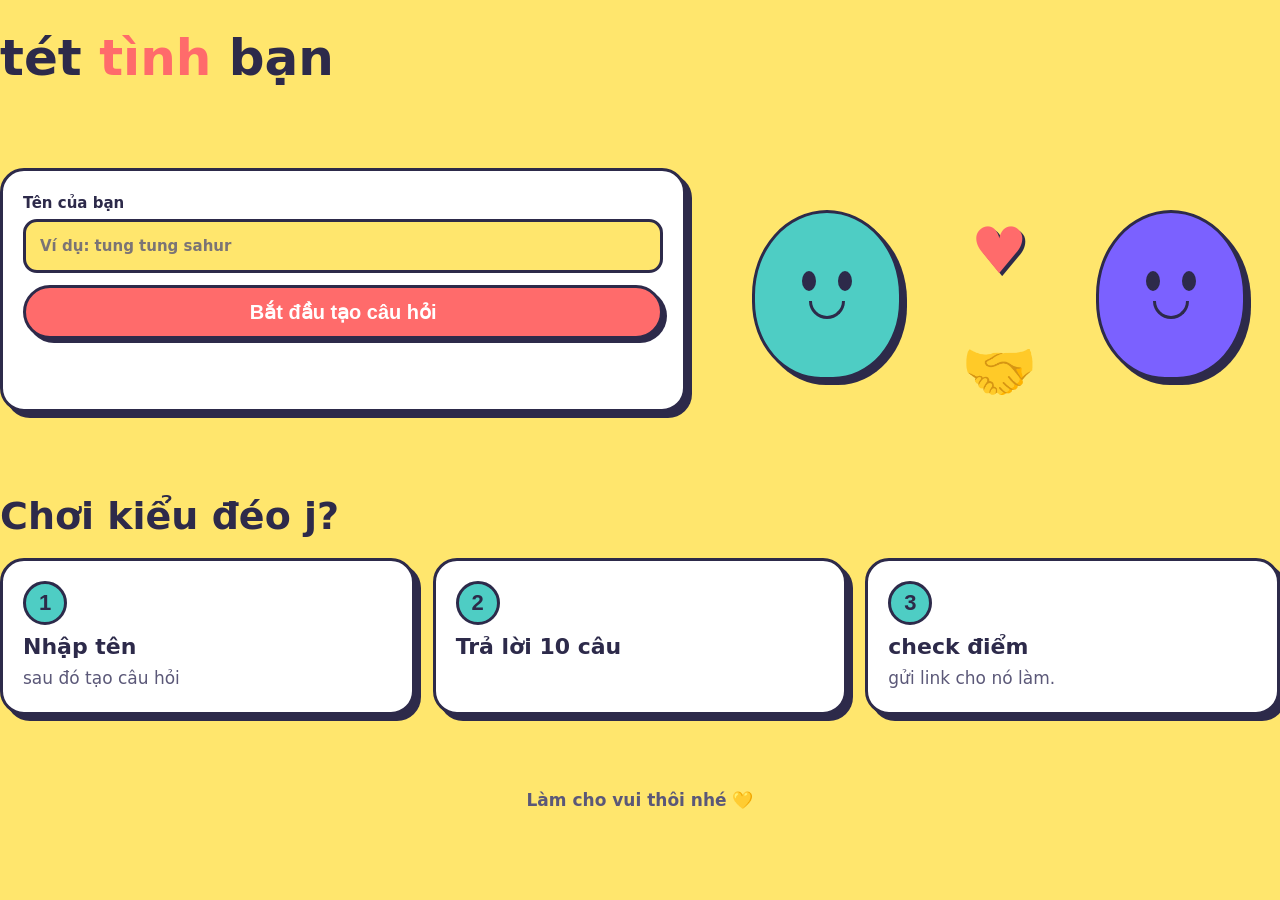
==== index.html @ 721b7893 "Update index.html" ====
<html lang="vi">
<head>
  <meta charset="utf-8">
  <meta name="viewport" content="width=device-width, initial-scale=1, viewport-fit=cover">
  <title>Thử thách tình bạn</title>
    <link rel="stylesheet" href="style.css">
  <nav>
    <div class="logo">tét <span>tình</span> bạn
    </div>
  </nav>

  <header class="hero">
    <div>
      <div class="card names">

        <label>Tên của bạn<input id="n1" placeholder="Ví dụ: tung tung sahur" maxlength="20" autocomplete="off"></label>
        <button id="go" type="button">Bắt đầu tạo câu hỏi</button>
        <p class="msg" id="msg" aria-live="polite"></p>
      </div>
    </div>
    <div class="duo" aria-hidden="true">
      <div class="heart">♥</div>
      <div class="blob a"><div class="eyes"><i></i><i></i></div><div class="smile"></div></div>
      <div class="blob b"><div class="eyes"><i></i><i></i></div><div class="smile"></div></div>
      <div class="hand">
        🤝
      </div>
    </div>
  </header>

  <section>
    <h2>Chơi kiểu đéo j?</h2>
    <div class="steps">
      <div class="card step"><b>1</b><h3>Nhập tên</h3><p>sau đó tạo câu hỏi</p></div>
      <div class="card step"><b>2</b><h3>Trả lời 10 câu</h3></div>
      <div class="card step"><b>3</b><h3>check điểm</h3><p>gửi link cho nó làm.</p></div>
    </div>
  </section>
  <footer>Làm cho vui thôi nhé 💛</footer>
</div>

</body>
</html>
---- style.css ----
:root{
  --bg:#FFE66D; --surface:#FFFFFF; --ink:#2D2A4A; --muted:#5B5878;
  --coral:#FF6B6B; --sky:#4ECDC4; --grape:#7B61FF; --line:#2D2A4A;
  --on-coral:#fff;
  box-sizing:border-box;
  padding-top:env(safe-area-inset-top,0px);
    padding-bottom:env(safe-area-inset-bottom,0px);
  color-scheme:light;
}

@media (prefers-color-scheme: dark){
  :root:not([data-theme="dark"]){
    --bg:#2B2550; 
    --surface:#3A3367; 
    --ink:#FFF3C4; 
    --muted:#D9D2F5; 
    --line:#FFE66D;
    color-scheme:dark;
  }
}

:root[data-theme="dark"]
     {--bg:#2B2550; 
    --surface:#3A3367; 
    --ink:#FFF3C4; 
    --muted:#D9D2F5; 
    --line:#FFE66D; 
    color-scheme:dark;
}
html{scroll-padding-top:env(
    safe-area-inset-top,
    0px)
}
*,*::before,*::after{
    box-sizing:border-box
}

body{
    margin:0;
    background:var(--bg);
    color:var(--ink);
    font-family:"Nunito",system-ui,sans-serif;
    font-size:17px;
    line-height:1.6;
    overflow-x:hidden
}

h1,h2,h3{
    font-family:"Baloo 2",
    "Nunito",
    system-ui,
    sans-serif;
    line-height:1.1;
    margin:0
}

.wrap{
    max-width:980px;
    margin:0 auto;
    padding:0 20px
}

nav{
    display:flex;
    justify-content:space-between;
    align-items:center;
    padding:18px 0
}

.logo{
    font-family:"Baloo 2",
    "Nunito",
    system-ui,
    sans-serif;
    text-align:center;
    font-weight:800;
    font-size:50px
}

.logo span{
  color:var(
    --coral)
}

.hero{
  display:grid;
  grid-template-columns:1.1fr .9fr;
  gap:32px;
  align-items:center;
  padding:24px 0 56px
}

h1{
  font-size:clamp(40px,7vw,72px);
  font-weight:800
}
h1 em{
  font-style:normal;
  display:inline-block;
  background:var(--coral);
  color:var(--on-coral);
  padding:0 14px;
  border-radius:16px;
  transform:rotate(-2deg)
}

.lead{
  max-width:46ch;
  color:var(--muted);
  font-weight:700;
  margin:18px 0 24px
}
.card{
  background:var(--surface);
  border:3px solid var(--line);
  border-radius:24px;
  box-shadow:6px 6px 0 var(--line);
  padding:20px
}
.names{
  display:grid;
  gap:12px
}
label{
  font-weight:700;
  font-size:15px;
  display:grid;
  gap:4px
}
input{
  font:inherit;
  padding:12px 14px;
  border:3px solid var(--line);
  border-radius:14px;
  background:var(--bg);
  color:var(--ink);
  width:100%
}
input::placeholder{
  color:var(--muted);
  opacity:.8
}

input:focus-visible,button:focus-visible{
  outline:4px solid var(--grape);
  outline-offset:2px
}

button{
  font-family:"Baloo 2",sans-serif;
  font-weight:800;
  font-size:20px;
  cursor:pointer;
  padding:12px 22px;
  border:3px solid var(--line);
  border-radius:999px;
  background:var(--coral);
  color:var(--on-coral);
  box-shadow:4px 4px 0 var(--line);
  transition:transform .12s,box-shadow .12s
}
button:hover{
  transform:translate(-2px,-2px);
  box-shadow:6px 6px 0 var(--line)
}
button:active{
  transform:translate(3px,3px);
  box-shadow:1px 1px 0 var(--line)
}
.msg{
  min-height:1.6em;
  font-weight:700;
  margin:10px 0 0
}
.duo{
  position:relative;
  height:300px
}
.blob{
  position:absolute;
  width:150px;
  height:170px;
  border:3px solid var(--line);
  border-radius:50% 50% 46% 46%;
  display:flex;
  flex-direction:column;
  align-items:center;
  justify-content:center;
  gap:10px;
  box-shadow:5px 5px 0 var(--line)
}

.blob.a{
  background:var(--sky);
  left:6%;
  top:70px;animation:bob 2.4s ease-in-out infinite}
.blob.b{
  background:var(--grape);
  right:6%;
  top:70px;
  animation:bob 2.4s ease-in-out -1.2s infinite
}
.eyes{
  display:flex;
  gap:22px
}
.eyes i{
  width:14px;
  height:20px;
  background:var(--line);
  border-radius:50%;
  display:block
}
.smile{
  width:36px;
  height:18px;
  border:3px solid var(--line);
  border-top:0;
  border-radius:0 0 40px 40px
}
.heart{
  position:absolute;
  left:50%;
  top:60px;
  transform:translateX(-50%);
  font-size:64px;
  animation:beat 1.2s ease-in-out infinite;
  color:var(--coral);
  text-shadow:3px 3px 0 var(--line)
}
.hand{
  position:absolute;
  left:50%;
  top:60%;
  transform:translateX(-50%);
  font-size:60px;
}


@keyframes bob{50%{
  transform:translateY(-12px)}
}

@keyframes beat{50%{
  transform:translateX(-50%) scale(1.18)}
}

h2{
  font-size:clamp(28px,4vw,38px);
  margin-bottom:20px
}
.steps{
  display:grid;
  grid-template-columns:repeat(3,1fr);
  gap:18px;padding-bottom:48px
}
.step b{
  display:grid;
  place-items:center;
  width:44px;
  height:44px;
  border-radius:50%;
  background:var(--sky);
  color:#2D2A4A;
  border:3px solid var(--line);
  font-family:"Baloo 2",sans-serif;
  font-size:22px;
  margin-bottom:10px
}
.step h3{
  font-size:22px;
  margin-bottom:6px
}
.step p{
  margin:0;
  color:var(--muted)
}
.levels{
  display:flex;
  flex-wrap:wrap;
  gap:12px;
  padding-bottom:56px
}
.chip{
  padding:10px 18px;
  border:3px solid var(--line);
  border-radius:999px;
  background:var(--surface);
  font-weight:700
}
footer{
  text-align:center;
  padding:24px 0 32px;
  color:var(--muted);
  font-weight:700
}
@media (max-width:760px){
  .hero{
    grid-template-columns:1fr
  }
  .steps{
    grid-template-columns:1fr
  }
  .duo{
    height:250px;order:-1
  }
  .blob{
    width:120px;
    height:140px
  }
  .blob.a,.blob.b{
    top:100px
  }


}
@media (prefers-reduced-motion:reduce){
  *{animation:none!important;transition:none!important}
}
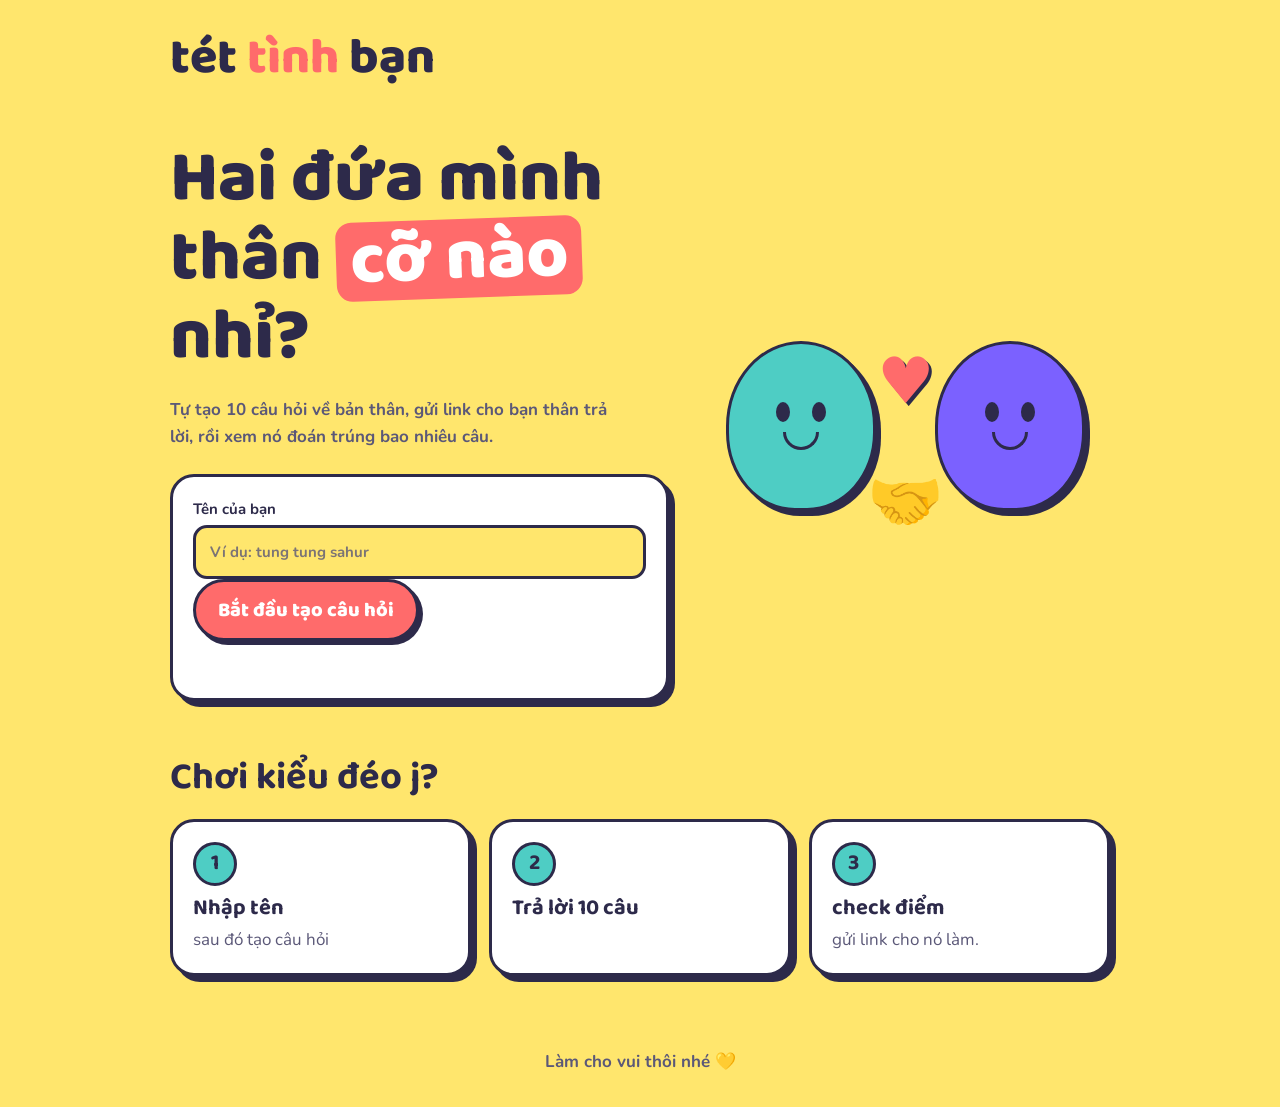
==== commit c1adce06: "Update index.html" ====
--- a/index.html
+++ b/index.html
@@ -1,43 +1,108 @@
+<!DOCTYPE html>
 <html lang="vi">
 <head>
   <meta charset="utf-8">
   <meta name="viewport" content="width=device-width, initial-scale=1, viewport-fit=cover">
-  <title>Thử thách tình bạn</title>
-    <link rel="stylesheet" href="style.css">
-  <nav>
-    <div class="logo">tét <span>tình</span> bạn
-    </div>
-  </nav>
+  <title>Tét tình bạn</title>
+  <link rel="preconnect" href="https://fonts.googleapis.com">
+  <link href="https://fonts.googleapis.com/css2?family=Baloo+2:wght@600;800&family=Nunito:wght@400;700&display=swap" rel="stylesheet">
+  <link rel="stylesheet" href="style.css">
+</head>
+<body>
+  <div class="wrap">
+    <nav><div class="logo">tét <span>tình</span> bạn</div></nav>
 
-  <header class="hero">
-    <div>
-      <div class="card names">
+    <!-- 1. TRANG CHỦ -->
+    <main id="view-home">
+      <header class="hero">
+        <div>
+          <h1>Hai đứa mình thân <em>cỡ nào</em> nhỉ?</h1>
+          <p class="lead">Tự tạo 10 câu hỏi về bản thân, gửi link cho bạn thân trả lời, rồi xem nó đoán trúng bao nhiêu câu.</p>
+          <div class="card stack">
+            <label>Tên của bạn
+              <input id="home-name" placeholder="Ví dụ: tung tung sahur" maxlength="20" autocomplete="off">
+            </label>
+            <button id="home-start" type="button">Bắt đầu tạo câu hỏi</button>
+            <p class="msg" id="home-msg" aria-live="polite"></p>
+          </div>
+        </div>
+        <div class="duo" aria-hidden="true">
+          <div class="heart">♥</div>
+          <div class="blob a"><div class="eyes"><i></i><i></i></div><div class="smile"></div></div>
+          <div class="blob b"><div class="eyes"><i></i><i></i></div><div class="smile"></div></div>
+          <div class="hand">🤝</div>
+        </div>
+      </header>
 
-        <label>Tên của bạn<input id="n1" placeholder="Ví dụ: tung tung sahur" maxlength="20" autocomplete="off"></label>
-        <button id="go" type="button">Bắt đầu tạo câu hỏi</button>
-        <p class="msg" id="msg" aria-live="polite"></p>
+      <section>
+        <h2>Chơi kiểu đéo j?</h2>
+        <div class="steps">
+          <div class="card step"><b>1</b><h3>Nhập tên</h3><p>sau đó tạo câu hỏi</p></div>
+          <div class="card step"><b>2</b><h3>Trả lời 10 câu</h3></div>
+          <div class="card step"><b>3</b><h3>check điểm</h3><p>gửi link cho nó làm.</p></div>
+        </div>
+      </section>
+    </main>
+
+    <!-- 2. TẠO CÂU HỎI -->
+    <main id="view-make" hidden>
+      <button class="ghost" id="make-back" type="button">Về trang chủ</button>
+      <h2 id="make-title"></h2>
+      <p class="lead">Dùng câu có sẵn hoặc tự viết 10 câu, mỗi câu 2 đáp án. Bấm nút tròn ở đáp án đúng của bạn.</p>
+      <div class="modes">
+        <button class="small on" id="mode-template" type="button">Dùng câu có sẵn</button>
+        <button class="small" id="mode-blank" type="button">Tự viết câu hỏi</button>
       </div>
-    </div>
-    <div class="duo" aria-hidden="true">
-      <div class="heart">♥</div>
-      <div class="blob a"><div class="eyes"><i></i><i></i></div><div class="smile"></div></div>
-      <div class="blob b"><div class="eyes"><i></i><i></i></div><div class="smile"></div></div>
-      <div class="hand">
-        🤝
+      <p class="hint" id="make-progress" aria-live="polite"></p>
+      <div class="qs" id="make-list"></div>
+      <div class="card stack done">
+        <button id="make-submit" type="button">Tạo link gửi bạn thân</button>
+        <p class="msg" id="make-msg" aria-live="polite"></p>
+        <input id="make-link" readonly hidden aria-label="Link gửi bạn thân">
+        <button class="small" id="make-copy" type="button" hidden>Sao chép link</button>
       </div>
-    </div>
-  </header>
+    </main>
 
-  <section>
-    <h2>Chơi kiểu đéo j?</h2>
-    <div class="steps">
-      <div class="card step"><b>1</b><h3>Nhập tên</h3><p>sau đó tạo câu hỏi</p></div>
-      <div class="card step"><b>2</b><h3>Trả lời 10 câu</h3></div>
-      <div class="card step"><b>3</b><h3>check điểm</h3><p>gửi link cho nó làm.</p></div>
-    </div>
-  </section>
-  <footer>Làm cho vui thôi nhé 💛</footer>
-</div>
+    <!-- 3. TRẢ LỜI + BẢNG XẾP HẠNG -->
+    <main id="view-play" hidden>
+      <h2 id="play-title">Đang tải bộ câu hỏi...</h2>
 
+      <div class="card stack" id="play-intro">
+        <label>Tên của bạn
+          <input id="play-nick" maxlength="16" placeholder="Biệt danh" autocomplete="off">
+        </label>
+        <p class="hint">Chọn avatar</p>
+        <div class="avatars" id="play-avatars"></div>
+        <button id="play-start" type="button">Bắt đầu làm bài</button>
+        <p class="msg" id="play-msg" aria-live="polite"></p>
+      </div>
+
+      <div class="card stack" id="play-quiz" hidden>
+        <p class="hint"><span id="play-count"></span> <span id="play-timer"></span></p>
+        <h3 id="play-question"></h3>
+        <img id="play-image" class="preview" hidden alt="Hình minh hoạ câu hỏi">
+        <div class="answers">
+          <button type="button" class="answer" data-i="0"></button>
+          <button type="button" class="answer" data-i="1"></button>
+        </div>
+        <p class="feedback" id="play-feedback" aria-live="polite"></p>
+        <button class="small" id="play-next" type="button" hidden>Câu tiếp</button>
+      </div>
+
+      <div class="card stack" id="play-result" hidden>
+        <h3 id="result-title"></h3>
+        <p class="msg" id="result-text"></p>
+        <button class="small" id="play-again" type="button">Làm lại</button>
+      </div>
+
+      <h2>Bảng xếp hạng</h2>
+      <ol class="board" id="board"></ol>
+      <p class="msg" id="board-msg" aria-live="polite"></p>
+    </main>
+
+    <footer>Làm cho vui thôi nhé 💛</footer>
+  </div>
+
+  <script src="script.js"></script>
 </body>
 </html>
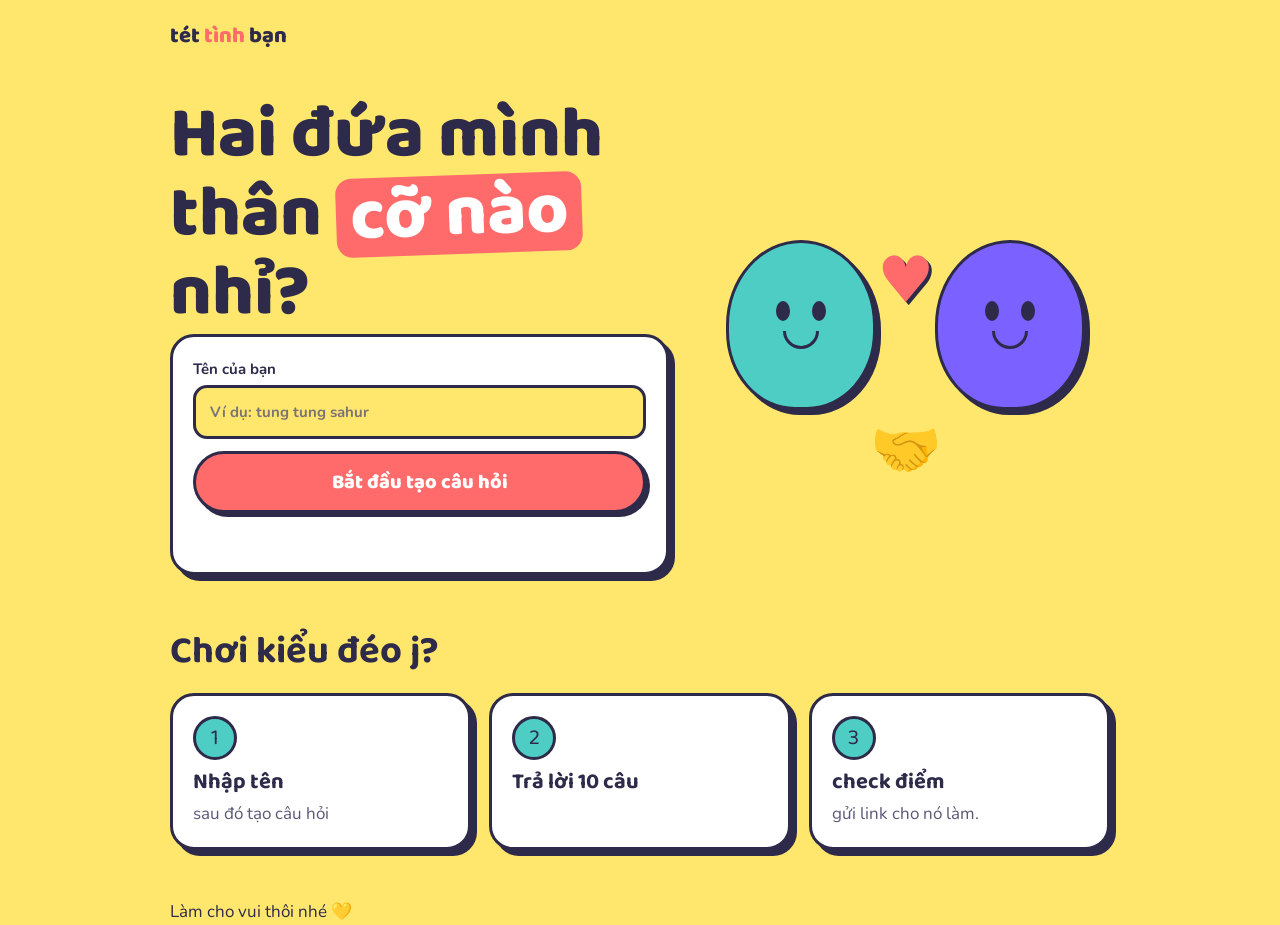
==== commit 7d132c06: "Update index.html" ====
--- a/index.html
+++ b/index.html
@@ -17,7 +17,6 @@
       <header class="hero">
         <div>
           <h1>Hai đứa mình thân <em>cỡ nào</em> nhỉ?</h1>
-          <p class="lead">Tự tạo 10 câu hỏi về bản thân, gửi link cho bạn thân trả lời, rồi xem nó đoán trúng bao nhiêu câu.</p>
           <div class="card stack">
             <label>Tên của bạn
               <input id="home-name" placeholder="Ví dụ: tung tung sahur" maxlength="20" autocomplete="off">
--- a/style.css
+++ b/style.css
@@ -1,319 +1,221 @@
-:root{
-  --bg:#FFE66D; --surface:#FFFFFF; --ink:#2D2A4A; --muted:#5B5878;
-  --coral:#FF6B6B; --sky:#4ECDC4; --grape:#7B61FF; --line:#2D2A4A;
-  --on-coral:#fff;
-  box-sizing:border-box;
-  padding-top:env(safe-area-inset-top,0px);
-    padding-bottom:env(safe-area-inset-bottom,0px);
-  color-scheme:light;
-}
-
-@media (prefers-color-scheme: dark){
-  :root:not([data-theme="dark"]){
-    --bg:#2B2550; 
-    --surface:#3A3367; 
-    --ink:#FFF3C4; 
-    --muted:#D9D2F5; 
-    --line:#FFE66D;
-    color-scheme:dark;
+/* ========== 1. MÀU SẮC & CÀI ĐẶT CHUNG ========== */
+:root {
+  --bg: #FFE66D;
+  --surface: #FFFFFF;
+  --ink: #2D2A4A;
+  --muted: #5B5878;
+  --line: #2D2A4A;
+  --coral: #FF6B6B;
+  --sky: #4ECDC4;
+  --grape: #7B61FF;
+  --ok: #2FBF71;
+  --bad: #E5484D;
+  color-scheme: light;
+}
+
+@media (prefers-color-scheme: dark) {
+  :root {
+    --bg: #2B2550;
+    --surface: #3A3367;
+    --ink: #FFF3C4;
+    --muted: #D9D2F5;
+    --line: #FFE66D;
+    color-scheme: dark;
   }
 }
 
-:root[data-theme="dark"]
-     {--bg:#2B2550; 
-    --surface:#3A3367; 
-    --ink:#FFF3C4; 
-    --muted:#D9D2F5; 
-    --line:#FFE66D; 
-    color-scheme:dark;
-}
-html{scroll-padding-top:env(
-    safe-area-inset-top,
-    0px)
-}
-*,*::before,*::after{
-    box-sizing:border-box
-}
-
-body{
-    margin:0;
-    background:var(--bg);
-    color:var(--ink);
-    font-family:"Nunito",system-ui,sans-serif;
-    font-size:17px;
-    line-height:1.6;
-    overflow-x:hidden
-}
-
-h1,h2,h3{
-    font-family:"Baloo 2",
-    "Nunito",
-    system-ui,
-    sans-serif;
-    line-height:1.1;
-    margin:0
-}
-
-.wrap{
-    max-width:980px;
-    margin:0 auto;
-    padding:0 20px
-}
-
-nav{
-    display:flex;
-    justify-content:space-between;
-    align-items:center;
-    padding:18px 0
-}
-
-.logo{
-    font-family:"Baloo 2",
-    "Nunito",
-    system-ui,
-    sans-serif;
-    text-align:center;
-    font-weight:800;
-    font-size:50px
-}
-
-.logo span{
-  color:var(
-    --coral)
-}
-
-.hero{
-  display:grid;
-  grid-template-columns:1.1fr .9fr;
-  gap:32px;
-  align-items:center;
-  padding:24px 0 56px
-}
-
-h1{
-  font-size:clamp(40px,7vw,72px);
-  font-weight:800
-}
-h1 em{
-  font-style:normal;
-  display:inline-block;
-  background:var(--coral);
-  color:var(--on-coral);
-  padding:0 14px;
-  border-radius:16px;
-  transform:rotate(-2deg)
-}
-
-.lead{
-  max-width:46ch;
-  color:var(--muted);
-  font-weight:700;
-  margin:18px 0 24px
-}
-.card{
-  background:var(--surface);
-  border:3px solid var(--line);
-  border-radius:24px;
-  box-shadow:6px 6px 0 var(--line);
-  padding:20px
-}
-.names{
-  display:grid;
-  gap:12px
-}
-label{
-  font-weight:700;
-  font-size:15px;
-  display:grid;
-  gap:4px
-}
-input{
-  font:inherit;
-  padding:12px 14px;
-  border:3px solid var(--line);
-  border-radius:14px;
-  background:var(--bg);
-  color:var(--ink);
-  width:100%
-}
-input::placeholder{
-  color:var(--muted);
-  opacity:.8
-}
-
-input:focus-visible,button:focus-visible{
-  outline:4px solid var(--grape);
-  outline-offset:2px
-}
-
-button{
-  font-family:"Baloo 2",sans-serif;
-  font-weight:800;
-  font-size:20px;
-  cursor:pointer;
-  padding:12px 22px;
-  border:3px solid var(--line);
-  border-radius:999px;
-  background:var(--coral);
-  color:var(--on-coral);
-  box-shadow:4px 4px 0 var(--line);
-  transition:transform .12s,box-shadow .12s
-}
-button:hover{
-  transform:translate(-2px,-2px);
-  box-shadow:6px 6px 0 var(--line)
-}
-button:active{
-  transform:translate(3px,3px);
-  box-shadow:1px 1px 0 var(--line)
-}
-.msg{
-  min-height:1.6em;
-  font-weight:700;
-  margin:10px 0 0
-}
-.duo{
-  position:relative;
-  height:300px
-}
-.blob{
-  position:absolute;
-  width:150px;
-  height:170px;
-  border:3px solid var(--line);
-  border-radius:50% 50% 46% 46%;
-  display:flex;
-  flex-direction:column;
-  align-items:center;
-  justify-content:center;
-  gap:10px;
-  box-shadow:5px 5px 0 var(--line)
-}
-
-.blob.a{
-  background:var(--sky);
-  left:6%;
-  top:70px;animation:bob 2.4s ease-in-out infinite}
-.blob.b{
-  background:var(--grape);
-  right:6%;
-  top:70px;
-  animation:bob 2.4s ease-in-out -1.2s infinite
-}
-.eyes{
-  display:flex;
-  gap:22px
-}
-.eyes i{
-  width:14px;
-  height:20px;
-  background:var(--line);
-  border-radius:50%;
-  display:block
-}
-.smile{
-  width:36px;
-  height:18px;
-  border:3px solid var(--line);
-  border-top:0;
-  border-radius:0 0 40px 40px
-}
-.heart{
-  position:absolute;
-  left:50%;
-  top:60px;
-  transform:translateX(-50%);
-  font-size:64px;
-  animation:beat 1.2s ease-in-out infinite;
-  color:var(--coral);
-  text-shadow:3px 3px 0 var(--line)
-}
-.hand{
-  position:absolute;
-  left:50%;
-  top:60%;
-  transform:translateX(-50%);
-  font-size:60px;
-}
-
-
-@keyframes bob{50%{
-  transform:translateY(-12px)}
-}
-
-@keyframes beat{50%{
-  transform:translateX(-50%) scale(1.18)}
-}
-
-h2{
-  font-size:clamp(28px,4vw,38px);
-  margin-bottom:20px
-}
-.steps{
-  display:grid;
-  grid-template-columns:repeat(3,1fr);
-  gap:18px;padding-bottom:48px
-}
-.step b{
-  display:grid;
-  place-items:center;
-  width:44px;
-  height:44px;
-  border-radius:50%;
-  background:var(--sky);
-  color:#2D2A4A;
-  border:3px solid var(--line);
-  font-family:"Baloo 2",sans-serif;
-  font-size:22px;
-  margin-bottom:10px
-}
-.step h3{
-  font-size:22px;
-  margin-bottom:6px
-}
-.step p{
-  margin:0;
-  color:var(--muted)
-}
-.levels{
-  display:flex;
-  flex-wrap:wrap;
-  gap:12px;
-  padding-bottom:56px
-}
-.chip{
-  padding:10px 18px;
-  border:3px solid var(--line);
-  border-radius:999px;
-  background:var(--surface);
-  font-weight:700
-}
-footer{
-  text-align:center;
-  padding:24px 0 32px;
-  color:var(--muted);
-  font-weight:700
-}
-@media (max-width:760px){
-  .hero{
-    grid-template-columns:1fr
-  }
-  .steps{
-    grid-template-columns:1fr
-  }
-  .duo{
-    height:250px;order:-1
-  }
-  .blob{
-    width:120px;
-    height:140px
-  }
-  .blob.a,.blob.b{
-    top:100px
-  }
-
-
-}
-@media (prefers-reduced-motion:reduce){
-  *{animation:none!important;transition:none!important}
-}
+*, *::before, *::after { box-sizing: border-box; }
+[hidden] { display: none !important; }
+
+body {
+  margin: 0;
+  padding: env(safe-area-inset-top, 0) 0 env(safe-area-inset-bottom, 0);
+  background: var(--bg);
+  color: var(--ink);
+  font: 17px/1.6 "Nunito", system-ui, sans-serif;
+  overflow-x: hidden;
+}
+
+h1, h2, h3 {
+  margin: 0;
+  font-family: "Baloo 2", "Nunito", system-ui, sans-serif;
+  line-height: 1.1;
+}
+h1 { font-size: clamp(40px, 7vw, 72px); font-weight: 800; }
+h2 { font-size: clamp(28px, 4vw, 38px); margin-bottom: 20px; }
+
+.wrap { max-width: 980px; margin: 0 auto; padding: 0 20px; }
+.lead { max-width: 46ch; margin: 18px 0 24px; color: var(--muted); font-weight: 700; }
+.hint { margin: 0; color: var(--muted); font-weight: 700; }
+.msg  { min-height: 1.6em; margin: 0; font-weight: 700; }
+
+/* ========== 2. THÀNH PHẦN DÙNG CHUNG ========== */
+nav { padding: 18px 0; }
+.logo { font: 800 22px "Baloo 2", sans-serif; }
+.logo span { color: var(--coral); }
+
+.card {
+  padding: 20px;
+  background: var(--surface);
+  border: 3px solid var(--line);
+  border-radius: 24px;
+  box-shadow: 6px 6px 0 var(--line);
+}
+.stack { display: grid; gap: 12px; }
+
+label { display: grid; gap: 4px; font-size: 15px; font-weight: 700; }
+
+input {
+  width: 100%;
+  padding: 12px 14px;
+  font: inherit;
+  color: var(--ink);
+  background: var(--bg);
+  border: 3px solid var(--line);
+  border-radius: 14px;
+}
+input::placeholder { color: var(--muted); opacity: .8; }
+
+button {
+  padding: 12px 22px;
+  font: 800 20px "Baloo 2", sans-serif;
+  color: #fff;
+  background: var(--coral);
+  border: 3px solid var(--line);
+  border-radius: 999px;
+  box-shadow: 4px 4px 0 var(--line);
+  cursor: pointer;
+  transition: transform .12s, box-shadow .12s;
+}
+button:hover  { transform: translate(-2px, -2px); box-shadow: 6px 6px 0 var(--line); }
+button:active { transform: translate(3px, 3px);   box-shadow: 1px 1px 0 var(--line); }
+button:disabled { cursor: default; transform: none; }
+
+input:focus-visible, button:focus-visible { outline: 4px solid var(--grape); outline-offset: 2px; }
+
+/* Nút nhỏ (đổi câu, sao chép, quay lại...) */
+button.small, .ghost { padding: 6px 16px; font-size: 16px; color: #2D2A4A; background: var(--sky); box-shadow: 3px 3px 0 var(--line); justify-self: start; }
+.ghost { margin: 8px 0 18px; background: var(--surface); color: var(--ink); }
+.modes { display: flex; flex-wrap: wrap; gap: 10px; margin-bottom: 12px; }
+.modes .small.on { color: #fff; background: var(--coral); }
+
+/* ========== 3. TRANG CHỦ ========== */
+.hero { display: grid; grid-template-columns: 1.1fr .9fr; gap: 32px; align-items: center; padding: 24px 0 56px; }
+h1 em {
+  display: inline-block;
+  padding: 0 14px;
+  font-style: normal;
+  color: #fff;
+  background: var(--coral);
+  border-radius: 16px;
+  transform: rotate(-2deg);
+}
+
+.duo { position: relative; height: 330px; }
+.blob {
+  position: absolute;
+  top: 70px;
+  display: flex; flex-direction: column; align-items: center; justify-content: center; gap: 10px;
+  width: 150px; height: 170px;
+  border: 3px solid var(--line);
+  border-radius: 50% 50% 46% 46%;
+  box-shadow: 5px 5px 0 var(--line);
+  animation: bob 2.4s ease-in-out infinite;
+}
+.blob.a { left: 6%;  background: var(--sky); }
+.blob.b { right: 6%; background: var(--grape); animation-delay: -1.2s; }
+.eyes { display: flex; gap: 22px; }
+.eyes i { display: block; width: 14px; height: 20px; background: var(--line); border-radius: 50%; }
+.smile { width: 36px; height: 18px; border: 3px solid var(--line); border-top: 0; border-radius: 0 0 40px 40px; }
+
+.heart { position: absolute; left: 50%; top: 60px; transform: translateX(-50%); font-size: 64px; color: var(--coral); text-shadow: 3px 3px 0 var(--line); animation: beat 1.2s ease-in-out infinite; }
+.hand  { position: absolute; left: 50%; top: 250px; transform: translateX(-50%); font-size: 56px; line-height: 1; }
+
+@keyframes bob  { 50% { transform: translateY(-12px); } }
+@keyframes beat { 50% { transform: translateX(-50%) scale(1.18); } }
+
+.steps { display: grid; grid-template-columns: repeat(3, 1fr); gap: 18px; padding-bottom: 48px; }
+.step b {
+  display: grid; place-items: center;
+  width: 44px; height: 44px; margin-bottom: 10px;
+  font: 22px "Baloo 2", sans-serif; color: #2D2A4A;
+  background: var(--sky); border: 3px solid var(--line); border-radius: 50%;
+}
+.step h3 { margin-bottom: 6px; font-size: 22px; }
+.step p  { margin: 0; color: var(--muted); }
+
+/* ========== 4. TẠO CÂU HỎI ========== */
+.qs { display: grid; grid-template-columns: 1fr 1fr; gap: 18px; padding: 16px 0 24px; }
+.q { display: grid; gap: 10px; align-content: start; }
+.q h3 { font-size: 20px; }
+.q input[data-k="q"] { font-weight: 700; color: #fff; background: var(--coral); }
+.opt { display: flex; align-items: center; gap: 10px; }
+.opt input[type="radio"] { flex: none; width: 26px; height: 26px; accent-color: var(--coral); }
+.upload { display: block; padding: 10px; text-align: center; font-size: 15px; border: 3px dashed var(--line); border-radius: 14px; cursor: pointer; }
+.preview { width: 100%; max-height: 170px; object-fit: cover; border: 3px solid var(--line); border-radius: 14px; }
+.done { margin-bottom: 48px; }
+
+/* ========== 5. LÀM BÀI ========== */
+#view-play .card { margin-bottom: 24px; }
+.avatars { display: flex; flex-wrap: wrap; gap: 8px; margin-bottom: 8px; }
+.avatar { padding: 6px 10px; font-size: 28px; line-height: 1; background: var(--bg); border-radius: 16px; box-shadow: none; }
+.avatar.on { background: var(--sky); }
+
+.answers { display: grid; grid-template-columns: 1fr 1fr; gap: 12px; margin-top: 4px; }
+.answer { padding: 16px 10px; font-size: 20px; color: #2D2A4A; background: var(--sky); border-radius: 20px; }
+.answer.ok  { color: #fff; background: var(--ok); }
+.answer.bad { color: #fff; background: var(--bad); }
+.answer.dim { opacity: .55; }
+.feedback { min-height: 1.6em; margin: 0; font-weight: 800; }
+.feedback.ok  { color: var(--ok); }
+.feedback.bad { color: var(--bad); }
+
+/* Bảng xếp hạng */
+.board { display: grid; gap: 12px; margin: 0 0 12px; padding: 0; list-style: none; }
+.board li { display: flex; align-items: center; gap: 12px; padding: 10px 16px; border-radius: 18px; box-shadow: 4px 4px 0 var(--line); }
+.board b { flex: 1; overflow-wrap: anywhere; }
+.rank { width: 28px; font: 800 22px "Baloo 2", sans-serif; }
+.face { font-size: 28px; }
+
+/* ========== 6. MÀN HÌNH NHỎ & GIẢM CHUYỂN ĐỘNG ========== */
+@media (max-width: 760px) {
+  .hero, .steps, .qs { grid-template-columns: 1fr; }
+  .duo { order: -1; }
+  .blob { top: 100px; width: 120px; height: 140px; }
+  .hand { top: 260px; }
+}
+
+@media (prefers-reduced-motion: reduce) {
+  *, *::before, *::after { animation: none !important; transition: none !important; }
+}
+
+/* Style cho thanh tiến trình trong bảng xếp hạng */
+.board-item-details {
+  flex: 1;
+  display: grid;
+  gap: 4px;
+}
+
+.board-meta {
+  display: flex;
+  justify-content: space-between;
+  font-size: 15px;
+  font-weight: 700;
+}
+
+.rank-progress-container {
+  width: 100%;
+  height: 10px;
+  background-color: var(--bg);
+  border: 2px solid var(--line);
+  border-radius: 999px;
+  overflow: hidden;
+}
+
+.rank-progress-bar {
+  height: 100%;
+  background-color: var(--ok);
+  width: 0%;
+  border-radius: 999px;
+  transition: width 0.4s ease;
+}
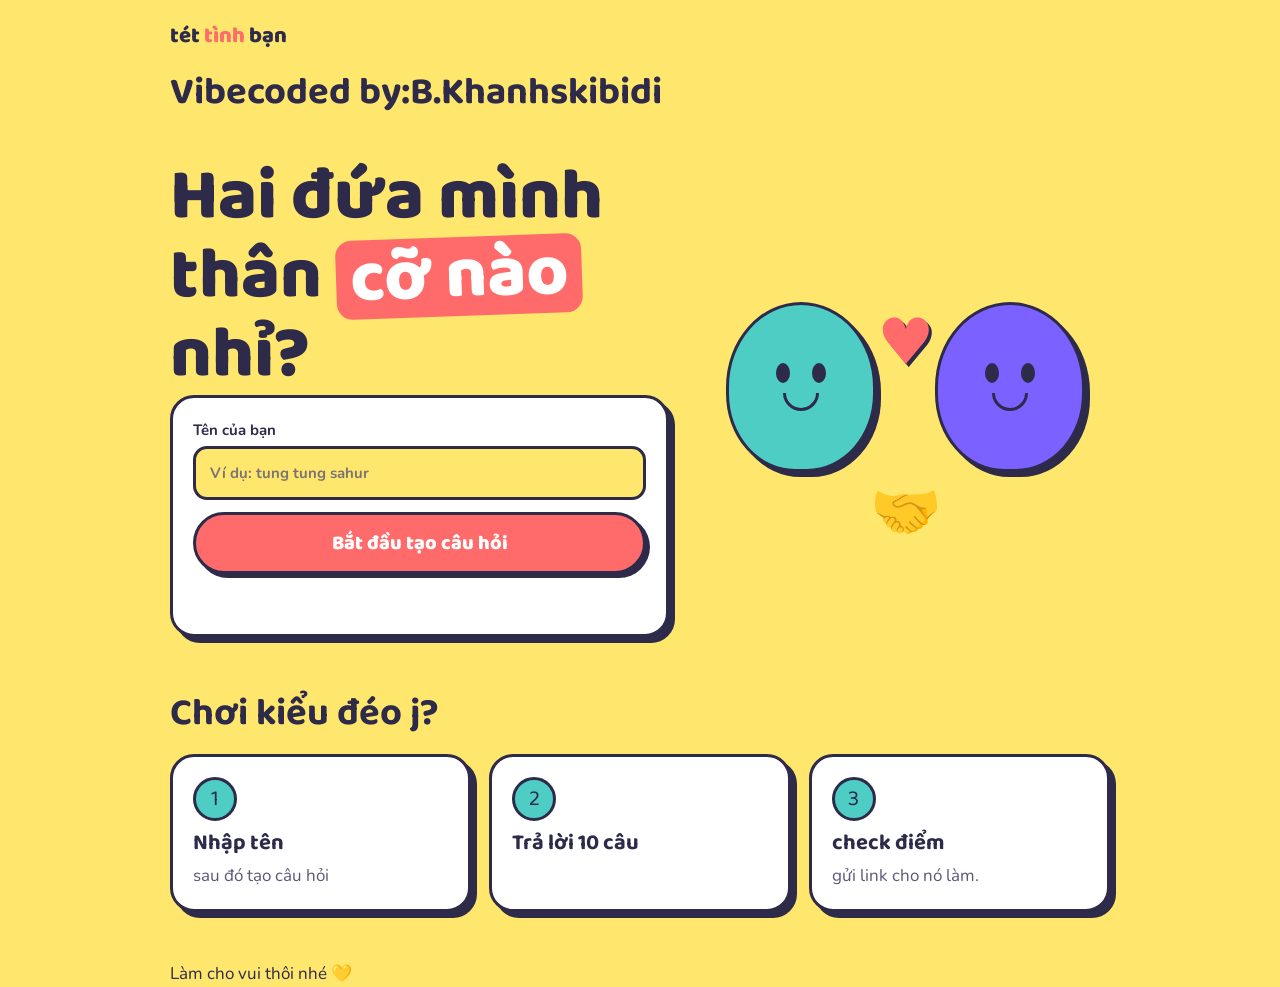
==== commit 2292a68e: "Update index.html" ====
--- a/index.html
+++ b/index.html
@@ -11,6 +11,7 @@
 <body>
   <div class="wrap">
     <nav><div class="logo">tét <span>tình</span> bạn</div></nav>
+    <h2>Vibecoded by:B.Khanhskibidi </h2>
 
     <!-- 1. TRANG CHỦ -->
     <main id="view-home">
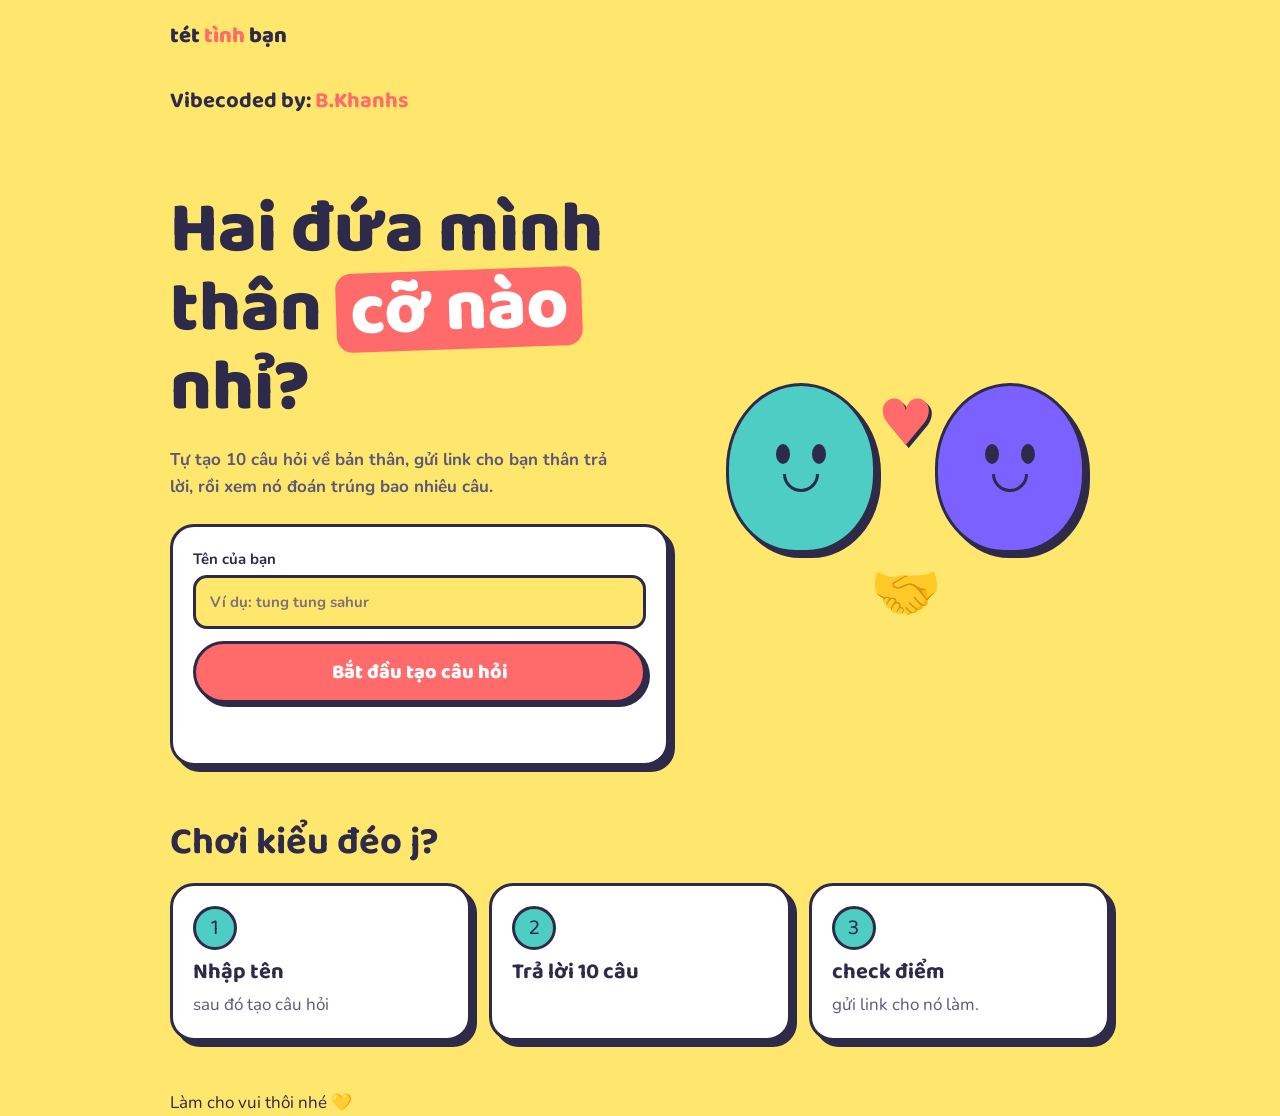
==== commit 06b45934: "Update index.html" ====
--- a/index.html
+++ b/index.html
@@ -10,14 +10,16 @@
 </head>
 <body>
   <div class="wrap">
-    <nav><div class="logo">tét <span>tình</span> bạn</div></nav>
-    <h2>Vibecoded by:B.Khanhskibidi </h2>
+    <nav><div class="logo">tét <span>tình</span> bạn
+    <h4 class="credits">Vibecoded by: <span>B.Khanhs</span></h4></div></nav>
+
 
     <!-- 1. TRANG CHỦ -->
     <main id="view-home">
       <header class="hero">
         <div>
           <h1>Hai đứa mình thân <em>cỡ nào</em> nhỉ?</h1>
+          <p class="lead">Tự tạo 10 câu hỏi về bản thân, gửi link cho bạn thân trả lời, rồi xem nó đoán trúng bao nhiêu câu.</p>
           <div class="card stack">
             <label>Tên của bạn
               <input id="home-name" placeholder="Ví dụ: tung tung sahur" maxlength="20" autocomplete="off">
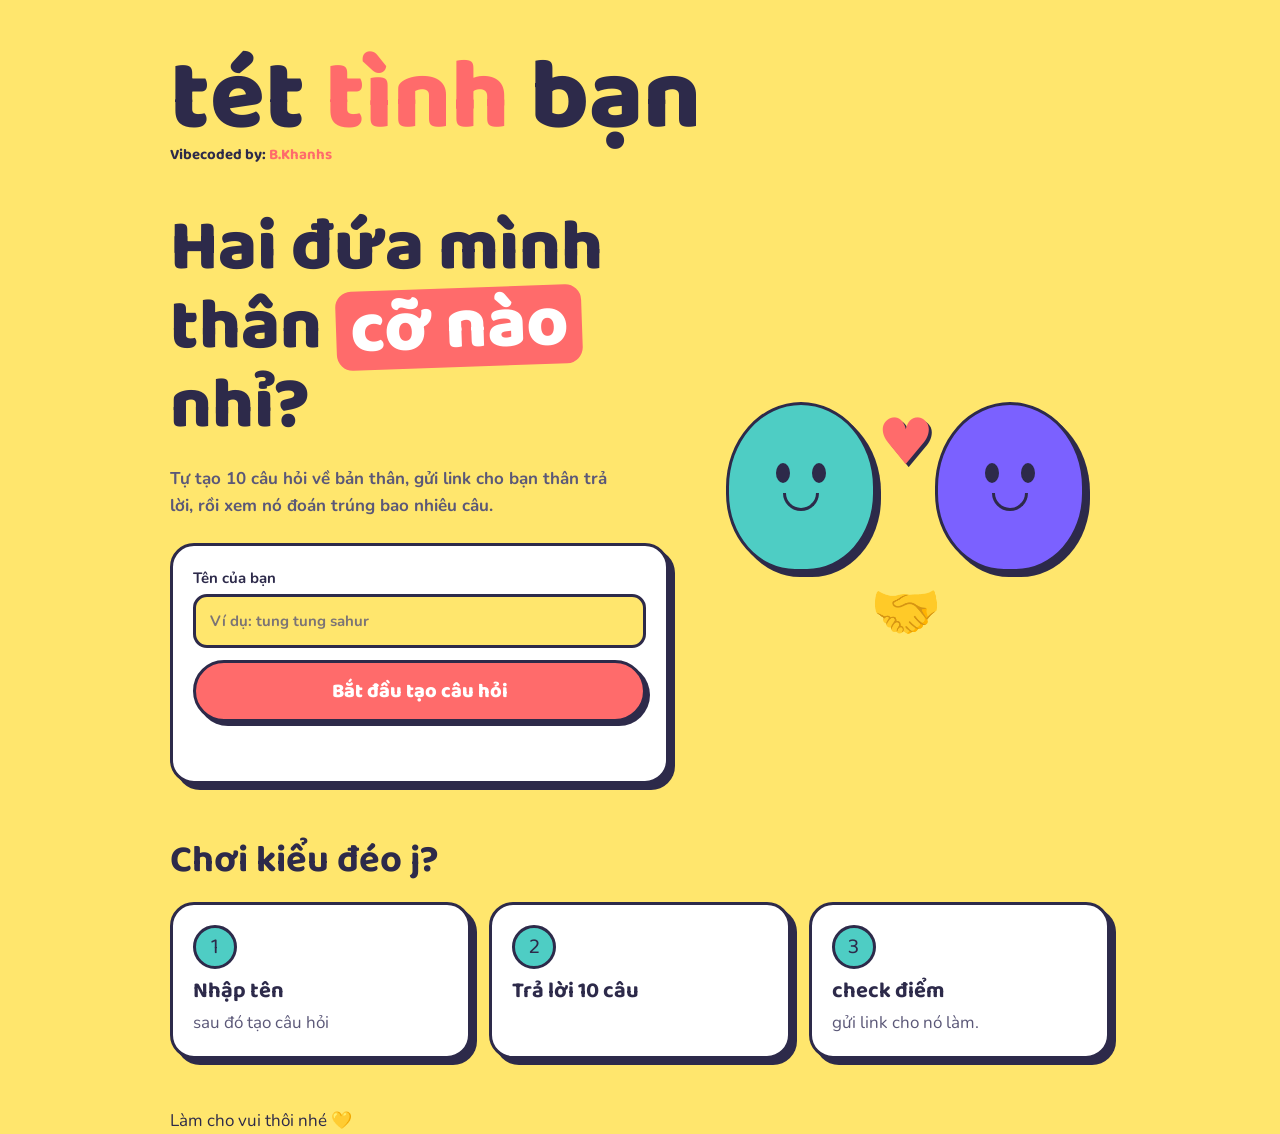
==== commit 6c7a996a: "Update index.html" ====
--- a/index.html
+++ b/index.html
@@ -12,9 +12,6 @@
   <div class="wrap">
     <nav><div class="logo">tét <span>tình</span> bạn
     <h4 class="credits">Vibecoded by: <span>B.Khanhs</span></h4></div></nav>
-
-
-    <!-- 1. TRANG CHỦ -->
     <main id="view-home">
       <header class="hero">
         <div>
--- a/style.css
+++ b/style.css
@@ -51,8 +51,9 @@
 
 /* ========== 2. THÀNH PHẦN DÙNG CHUNG ========== */
 nav { padding: 18px 0; }
-.logo { font: 800 22px "Baloo 2", sans-serif; }
+.logo { font: 800 100px "Baloo 2", sans-serif; }
 .logo span { color: var(--coral); }
+.credits { margin: -35px 0 0; font-size: 15px; font-weight: 700; }
 
 .card {
   padding: 20px;
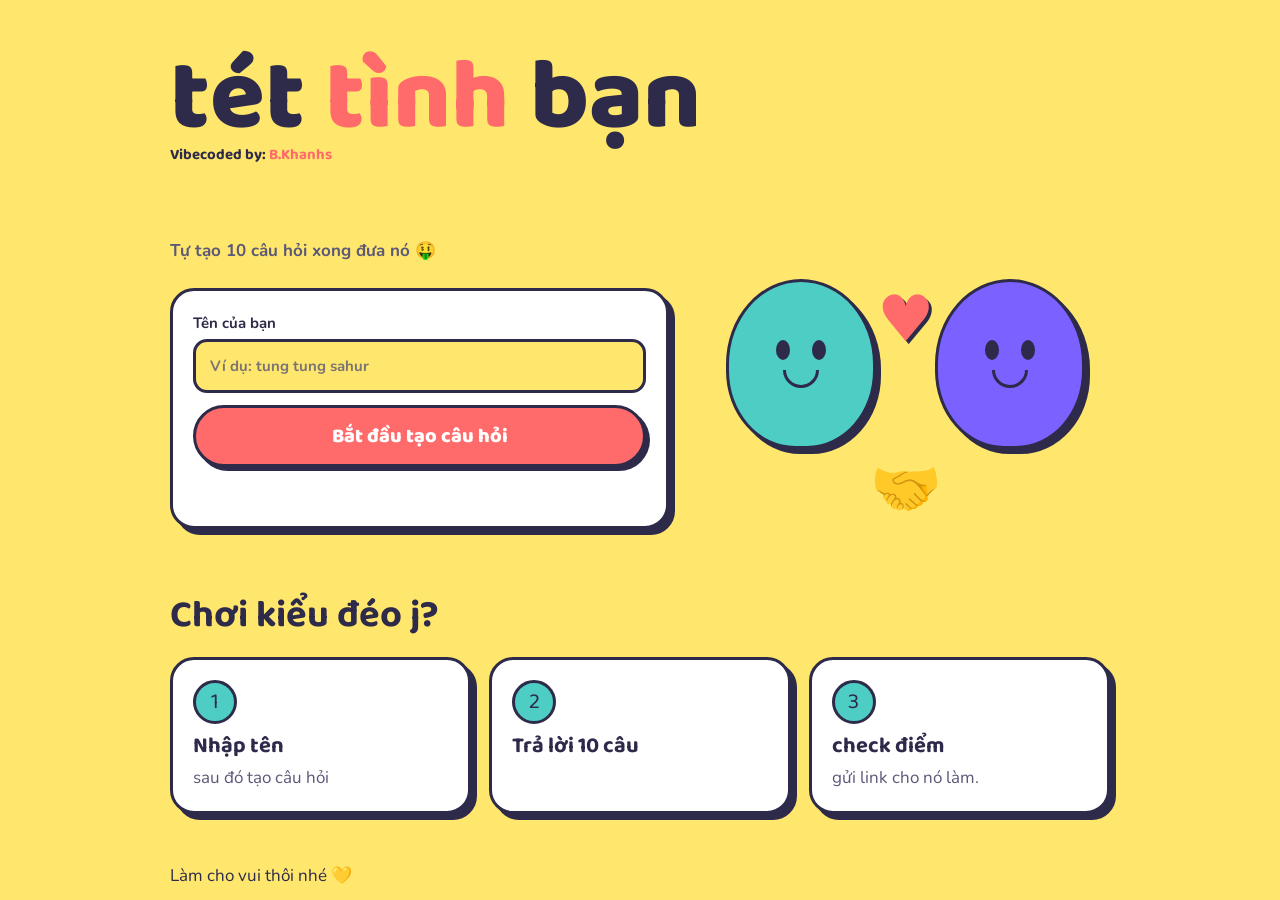
==== commit 85b254fa: "Update index.html" ====
--- a/index.html
+++ b/index.html
@@ -15,8 +15,7 @@
     <main id="view-home">
       <header class="hero">
         <div>
-          <h1>Hai đứa mình thân <em>cỡ nào</em> nhỉ?</h1>
-          <p class="lead">Tự tạo 10 câu hỏi về bản thân, gửi link cho bạn thân trả lời, rồi xem nó đoán trúng bao nhiêu câu.</p>
+          <p class="lead">Tự tạo 10 câu hỏi xong đưa nó 🤑</p>
           <div class="card stack">
             <label>Tên của bạn
               <input id="home-name" placeholder="Ví dụ: tung tung sahur" maxlength="20" autocomplete="off">
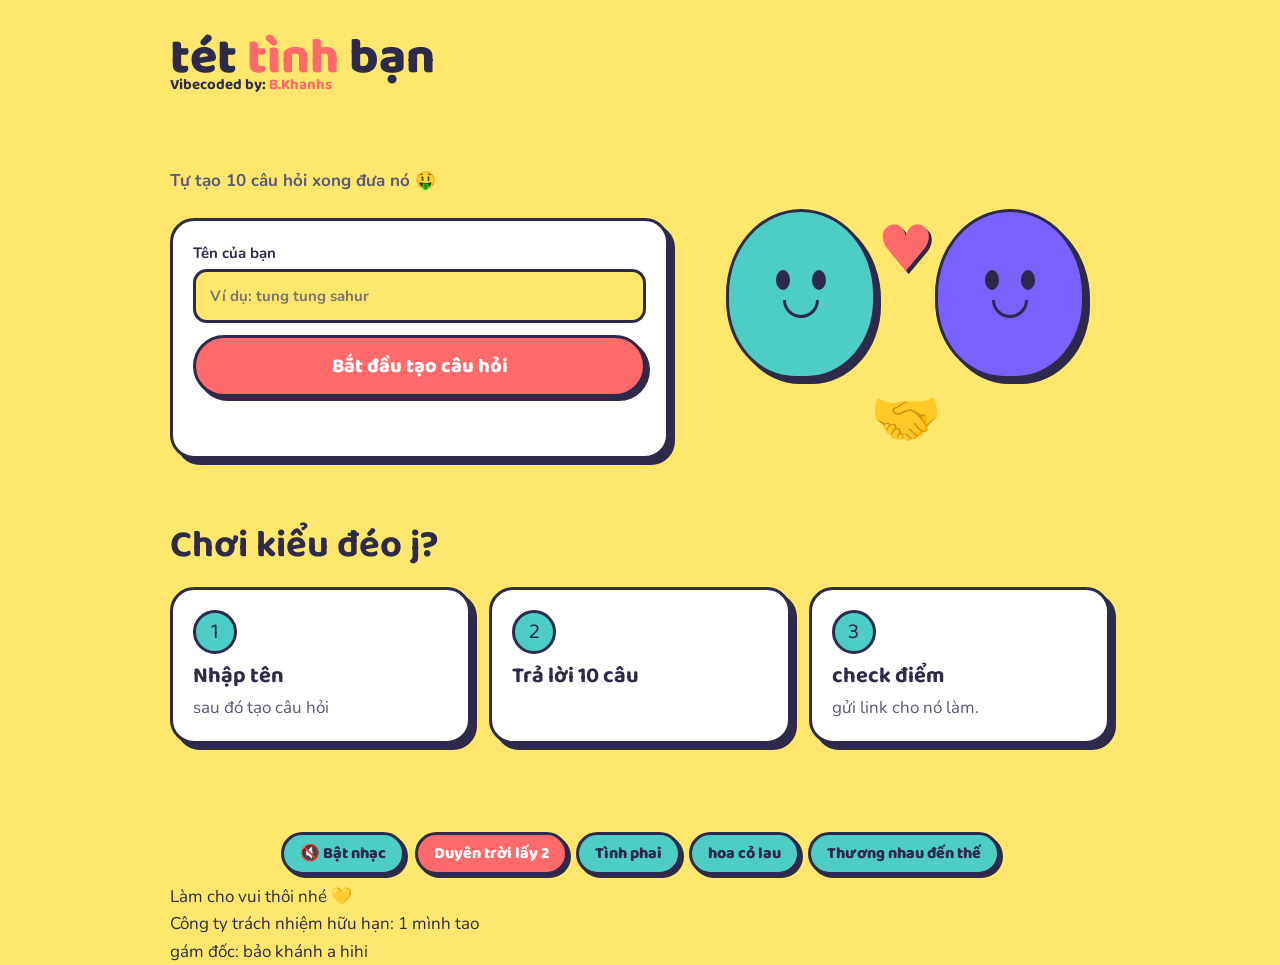
==== commit 7ca61814: "Add files via upload" ====
--- a/index.html
+++ b/index.html
@@ -1,106 +1,56 @@
-<!DOCTYPE html>
-<html lang="vi">
-<head>
-  <meta charset="utf-8">
-  <meta name="viewport" content="width=device-width, initial-scale=1, viewport-fit=cover">
-  <title>Tét tình bạn</title>
-  <link rel="preconnect" href="https://fonts.googleapis.com">
-  <link href="https://fonts.googleapis.com/css2?family=Baloo+2:wght@600;800&family=Nunito:wght@400;700&display=swap" rel="stylesheet">
-  <link rel="stylesheet" href="style.css">
-</head>
-<body>
-  <div class="wrap">
-    <nav><div class="logo">tét <span>tình</span> bạn
-    <h4 class="credits">Vibecoded by: <span>B.Khanhs</span></h4></div></nav>
-    <main id="view-home">
-      <header class="hero">
-        <div>
-          <p class="lead">Tự tạo 10 câu hỏi xong đưa nó 🤑</p>
-          <div class="card stack">
-            <label>Tên của bạn
-              <input id="home-name" placeholder="Ví dụ: tung tung sahur" maxlength="20" autocomplete="off">
-            </label>
-            <button id="home-start" type="button">Bắt đầu tạo câu hỏi</button>
-            <p class="msg" id="home-msg" aria-live="polite"></p>
-          </div>
-        </div>
-        <div class="duo" aria-hidden="true">
-          <div class="heart">♥</div>
-          <div class="blob a"><div class="eyes"><i></i><i></i></div><div class="smile"></div></div>
-          <div class="blob b"><div class="eyes"><i></i><i></i></div><div class="smile"></div></div>
-          <div class="hand">🤝</div>
-        </div>
-      </header>
-
-      <section>
-        <h2>Chơi kiểu đéo j?</h2>
-        <div class="steps">
-          <div class="card step"><b>1</b><h3>Nhập tên</h3><p>sau đó tạo câu hỏi</p></div>
-          <div class="card step"><b>2</b><h3>Trả lời 10 câu</h3></div>
-          <div class="card step"><b>3</b><h3>check điểm</h3><p>gửi link cho nó làm.</p></div>
-        </div>
-      </section>
-    </main>
-
-    <!-- 2. TẠO CÂU HỎI -->
-    <main id="view-make" hidden>
-      <button class="ghost" id="make-back" type="button">Về trang chủ</button>
-      <h2 id="make-title"></h2>
-      <p class="lead">Dùng câu có sẵn hoặc tự viết 10 câu, mỗi câu 2 đáp án. Bấm nút tròn ở đáp án đúng của bạn.</p>
-      <div class="modes">
-        <button class="small on" id="mode-template" type="button">Dùng câu có sẵn</button>
-        <button class="small" id="mode-blank" type="button">Tự viết câu hỏi</button>
-      </div>
-      <p class="hint" id="make-progress" aria-live="polite"></p>
-      <div class="qs" id="make-list"></div>
-      <div class="card stack done">
-        <button id="make-submit" type="button">Tạo link gửi bạn thân</button>
-        <p class="msg" id="make-msg" aria-live="polite"></p>
-        <input id="make-link" readonly hidden aria-label="Link gửi bạn thân">
-        <button class="small" id="make-copy" type="button" hidden>Sao chép link</button>
-      </div>
-    </main>
-
-    <!-- 3. TRẢ LỜI + BẢNG XẾP HẠNG -->
-    <main id="view-play" hidden>
-      <h2 id="play-title">Đang tải bộ câu hỏi...</h2>
-
-      <div class="card stack" id="play-intro">
-        <label>Tên của bạn
-          <input id="play-nick" maxlength="16" placeholder="Biệt danh" autocomplete="off">
-        </label>
-        <p class="hint">Chọn avatar</p>
-        <div class="avatars" id="play-avatars"></div>
-        <button id="play-start" type="button">Bắt đầu làm bài</button>
-        <p class="msg" id="play-msg" aria-live="polite"></p>
-      </div>
-
-      <div class="card stack" id="play-quiz" hidden>
-        <p class="hint"><span id="play-count"></span> <span id="play-timer"></span></p>
-        <h3 id="play-question"></h3>
-        <img id="play-image" class="preview" hidden alt="Hình minh hoạ câu hỏi">
-        <div class="answers">
-          <button type="button" class="answer" data-i="0"></button>
-          <button type="button" class="answer" data-i="1"></button>
-        </div>
-        <p class="feedback" id="play-feedback" aria-live="polite"></p>
-        <button class="small" id="play-next" type="button" hidden>Câu tiếp</button>
-      </div>
-
-      <div class="card stack" id="play-result" hidden>
-        <h3 id="result-title"></h3>
-        <p class="msg" id="result-text"></p>
-        <button class="small" id="play-again" type="button">Làm lại</button>
-      </div>
-
-      <h2>Bảng xếp hạng</h2>
-      <ol class="board" id="board"></ol>
-      <p class="msg" id="board-msg" aria-live="polite"></p>
-    </main>
-
-    <footer>Làm cho vui thôi nhé 💛</footer>
-  </div>
-
-  <script src="script.js"></script>
-</body>
-</html>
+<!DOCTYPE html>
+<html lang="vi">
+<head>
+  <meta charset="utf-8">
+  <meta name="viewport" content="width=device-width, initial-scale=1, viewport-fit=cover">
+  <title>Tét tình bạn</title>
+  <link rel="preconnect" href="https://fonts.googleapis.com">
+  <link href="https://fonts.googleapis.com/css2?family=Baloo+2:wght@600;800&family=Nunito:wght@400;700&display=swap" rel="stylesheet">
+  <link rel="stylesheet" href="style.css">
+</head>
+<body>
+  <div class="wrap">
+    <nav><div class="logo">tét <span>tình</span> bạn
+    <h4 class="credits">Vibecoded by: <span>B.Khanhs</span></h4></div></nav>
+
+    <main>
+      <header class="hero">
+        <div>
+          <p class="lead">Tự tạo 10 câu hỏi xong đưa nó 🤑</p>
+          <div class="card stack">
+            <label>Tên của bạn
+              <input id="home-name" placeholder="Ví dụ: tung tung sahur" maxlength="20" autocomplete="off">
+            </label>
+            <button id="home-start" type="button">Bắt đầu tạo câu hỏi</button>
+            <p class="msg" id="home-msg" aria-live="polite"></p>
+          </div>
+        </div>
+        <div class="duo" aria-hidden="true">
+          <div class="heart">♥</div>
+          <div class="blob a"><div class="eyes"><i></i><i></i></div><div class="smile"></div></div>
+          <div class="blob b"><div class="eyes"><i></i><i></i></div><div class="smile"></div></div>
+          <div class="hand">🤝</div>
+        </div>
+      </header>
+
+      <section>
+        <h2>Chơi kiểu đéo j?</h2>
+        <div class="steps">
+          <div class="card step"><b>1</b><h3>Nhập tên</h3><p>sau đó tạo câu hỏi</p></div>
+          <div class="card step"><b>2</b><h3>Trả lời 10 câu</h3></div>
+          <div class="card step"><b>3</b><h3>check điểm</h3><p>gửi link cho nó làm.</p></div>
+        </div>
+      </section>
+    </main>
+
+    <footer>Làm cho vui thôi nhé 💛</footer>
+    <footer>Công ty trách nhiệm hữu hạn: 1 mình tao <br>
+      gám đốc: bảo khánh a hihi</footer>
+  </div>
+
+
+  <script src="common.js"></script>
+  <script src="home.js"></script>
+  <script src="music.js"></script>
+</body>
+</html>
--- a/style.css
+++ b/style.css
@@ -51,9 +51,9 @@
 
 /* ========== 2. THÀNH PHẦN DÙNG CHUNG ========== */
 nav { padding: 18px 0; }
-.logo { font: 800 100px "Baloo 2", sans-serif; }
+.logo { font: 800 50px "Baloo 2", sans-serif; }
 .logo span { color: var(--coral); }
-.credits { margin: -35px 0 0; font-size: 15px; font-weight: 700; }
+.credits { margin: -25px 0 0; font-size: 15px; font-weight: 700; }
 
 .card {
   padding: 20px;
@@ -159,8 +159,11 @@
 /* ========== 5. LÀM BÀI ========== */
 #view-play .card { margin-bottom: 24px; }
 .avatars { display: flex; flex-wrap: wrap; gap: 8px; margin-bottom: 8px; }
-.avatar { padding: 6px 10px; font-size: 28px; line-height: 1; background: var(--bg); border-radius: 16px; box-shadow: none; }
-.avatar.on { background: var(--sky); }
+.avatar { padding: 3px; line-height: 0; background: var(--bg); border-radius: 50%; box-shadow: none; }
+.avatar img { display: block; width: 56px; height: 56px; object-fit: cover; border-radius: 50%; }
+.avatar.on { background: var(--sky); outline: 4px solid var(--sky); outline-offset: 2px; }
+.avatar-upload { display: grid; place-items: center; width: 62px; height: 62px; padding: 0; font: 800 30px "Baloo 2", sans-serif; border: 3px dashed var(--line); border-radius: 50%; cursor: pointer; }
+.face-img { width: 44px; height: 44px; object-fit: cover; border: 3px solid var(--line); border-radius: 50%; vertical-align: middle; }
 
 .answers { display: grid; grid-template-columns: 1fr 1fr; gap: 12px; margin-top: 4px; }
 .answer { padding: 16px 10px; font-size: 20px; color: #2D2A4A; background: var(--sky); border-radius: 20px; }
@@ -178,7 +181,7 @@
 .rank { width: 28px; font: 800 22px "Baloo 2", sans-serif; }
 .face { font-size: 28px; }
 
-/* ========== 6. MÀN HÌNH NHỎ & GIẢM CHUYỂN ĐỘNG ========== */
+
 @media (max-width: 760px) {
   .hero, .steps, .qs { grid-template-columns: 1fr; }
   .duo { order: -1; }
@@ -220,3 +223,10 @@
   border-radius: 999px;
   transition: width 0.4s ease;
 }
+
+.music {
+  display: flex; flex-wrap: wrap; align-items: center; justify-content: center; gap: 10px;
+  margin: 40px 0 8px;
+}
+.music-tracks { display: flex; gap: 8px; }
+.music .small.on { color: #fff; background: var(--coral); }
